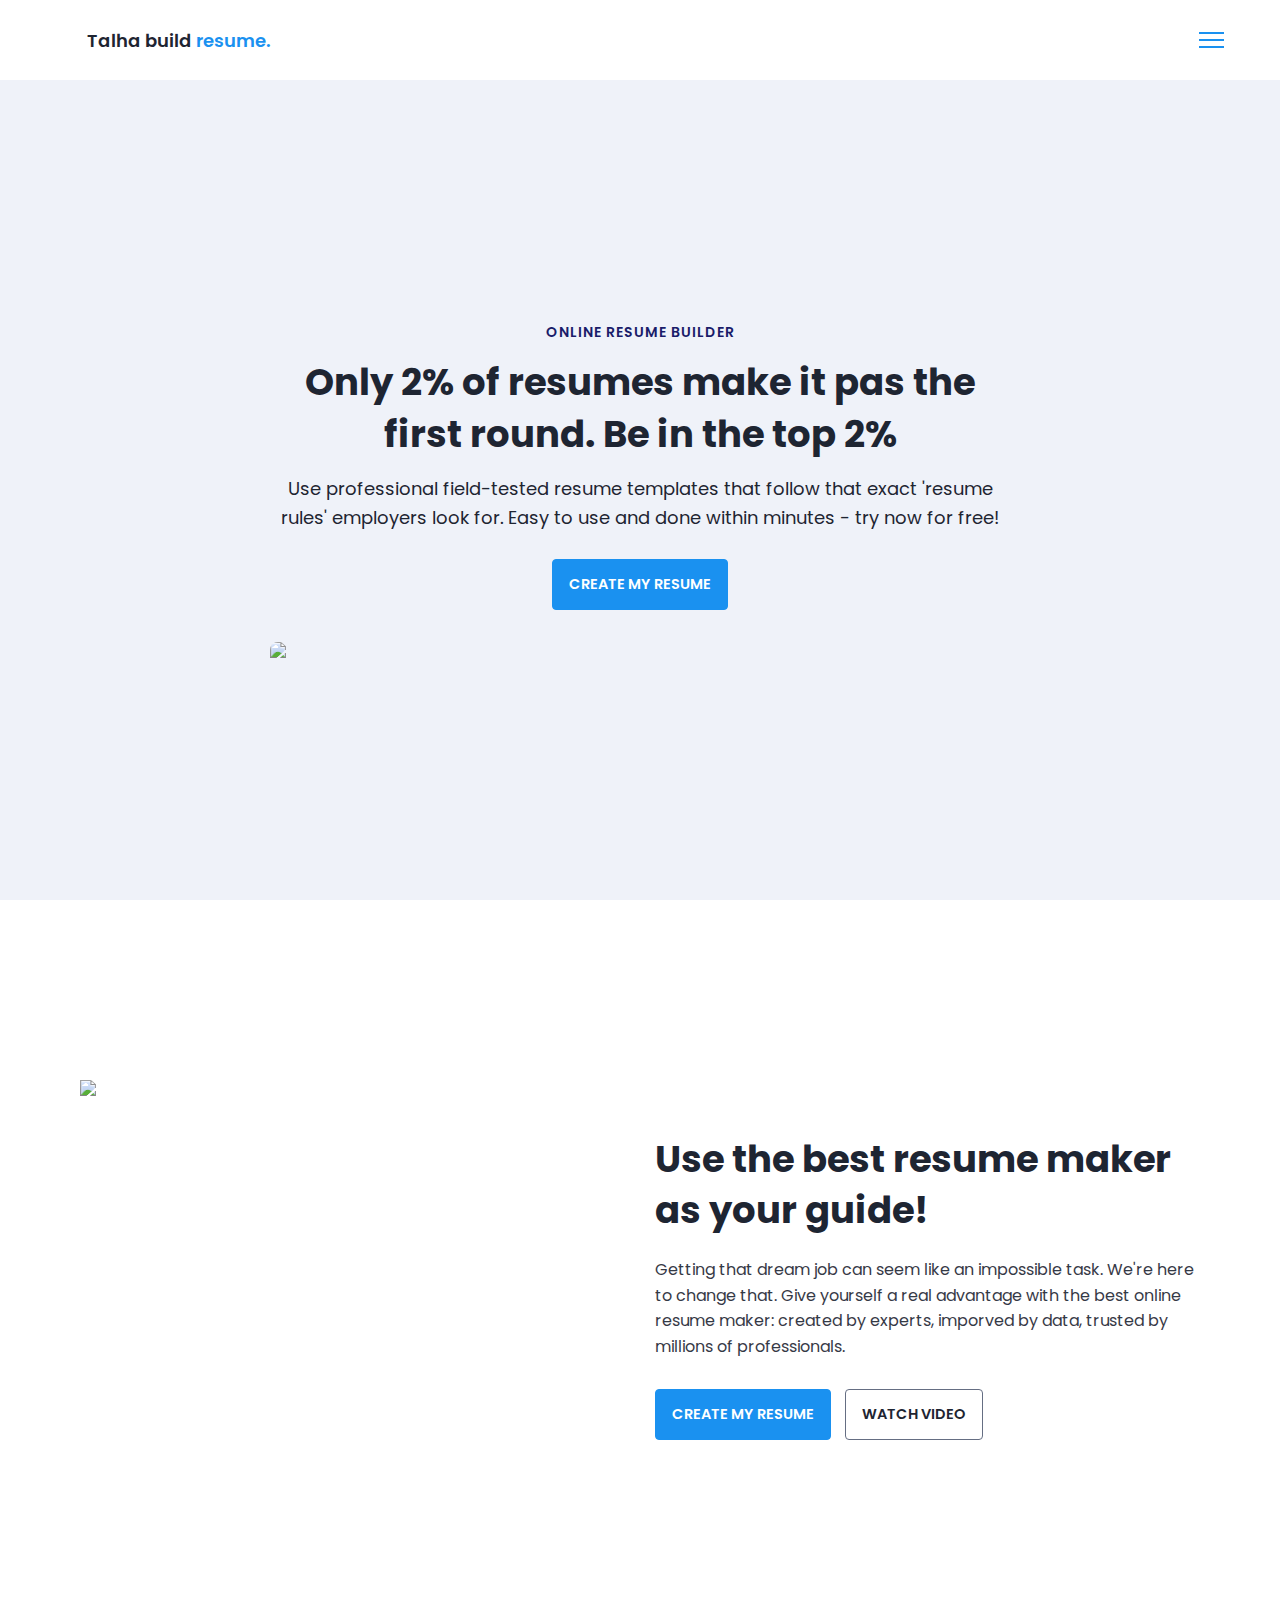
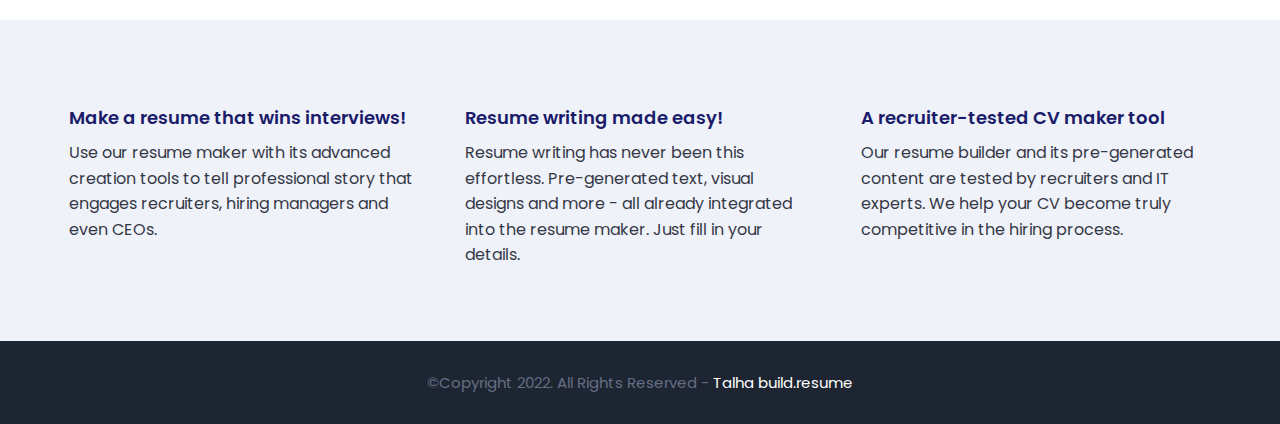
==== index.html @ b5afd23e "Add files via upload" ====
<!DOCTYPE html>
<html>
    <head>
        <meta charset="utf-8">
        <meta http-equiv="X-UA-Compatible" content="IE=edge">
        <title>Home Page</title>
        <meta name="description" content="">
        <meta name="viewport" content="width=device-width, initial-scale=1">
        <link rel="stylesheet" href="main.css">
    </head>
    <body>

        <nav class = "navbar bg-white">
            <div class="container">
                <div class = "navbar-content">
                    <div class = "brand-and-toggler">
                        <a href = "index.html" class = "navbar-brand">
                            <img src = "images/curriculum-vitae.png" alt = "" class = "navbar-brand-icon">
                            <span class = "navbar-brand-text">Talha build <span>resume.</span>
                        </a>
                        <button type = "button" class = "navbar-toggler-btn">
                            <div class = "bars">
                                <div class = "bar"></div>
                                <div class = "bar"></div>
                                <div class = "bar"></div>
                            </div>
                        </button>
                    </div>
                </div>
            </div>
        </nav>

        <header class = "header bg-bright" id = "header">
            <div class = "container">
                <div class = "header-content text-center">
                    <h6 class = "text-uppercase text-blue-dark fs-14 fw-6 ls-1">online resume builder</h6>
                    <h1 class = "lg-title">Only 2% of resumes make it pas the first round. Be in the top 2%</h1>
                    <p class = "text-dark fs-18">Use professional field-tested resume templates that follow that exact 'resume rules' employers look for. Easy to use and done within minutes - try now for free!</p>
                    <a href = "resume.html" class = "btn btn-primary text-uppercase">create my resume</a>
                    <img src = "images/CV2.png" class="cv-image">
                </div>
            </div>
        </header>

        <div class="section-one">
            <div class="container">
                <div class = "section-one-content">
                    <div class="section-one-l">
                        <img src = "images/visual-0c7080adf17f1f207276f613447c924f667dab34b7ac415cd7ef653172defd0b.svg">
                    </div>
                    <div class = "section-one-r text-center">
                        <h2 class = "lg-title">Use the best resume maker as your guide!</h2>
                        <p class = "text">Getting that dream job can seem like an impossible task. We're here to change that. Give yourself a real advantage with the best online resume maker: created by experts, imporved by data, trusted by millions of professionals.</p>
                        <div class = "btn-group">
                            <a href = "resume.html" class = "btn btn-primary text-uppercase">create my resume</a>
                            <a href = "video.mp4" class = "btn btn-secondary text-uppercase" target="_blank">watch video</a>
                        </div>
                    </div>
                </div>
            </div>
        </div>

        <div class = "section-two bg-bright">
            <div class="container">
                <div class="section-two-content">
                    <div class = "section-items">
                        <div class = "section-item">
                            <div class = "section-item-icon">
                                <img src = "images/feature-1-edf4481d69166ac81917d1e40e6597c8d61aa970ad44367ce78049bf830fbda5.svg" alt = "">
                            </div>
                            <h5 class = "section-item-title">Make a resume that wins interviews!</h5>
                            <p class = "text">Use our resume maker with its advanced creation tools to tell professional story that engages recruiters, hiring managers and even CEOs.</p>
                        </div>

                        <div class = "section-item">
                            <div class = "section-item-icon">
                                <img src = "images/feature-2-a7a471bd973c02a55d1b3f8aff578cd3c9a4c5ac4fc74423d94ecc04aef3492b.svg" alt = "">
                            </div>
                            <h5 class = "section-item-title">Resume writing made easy!</h5>
                            <p class = "text">Resume writing has never been this effortless. Pre-generated text, visual designs and more - all already integrated into the resume maker. Just fill in your details.</p>
                        </div>

                        <div class = "section-item">
                            <div class = "section-item-icon">
                                <img src = "images/feature-3-4e87a82f83e260488c36f8105e26f439fdc3ee5009372bb5e12d9421f32eabdd.svg" alt = "">
                            </div>
                            <h5 class = "section-item-title">A recruiter-tested CV maker tool</h5>
                            <p class = "text">Our resume builder and its pre-generated content are tested by recruiters and IT experts. We help your CV become truly competitive in the hiring process.</p>
                        </div>
                    </div>
                </div>
            </div>
        </div>

        <footer class = "footer bg-dark">
            <div class="container">
                <div class = "footer-content text-center">
                    <p class="fs-15">&copy;Copyright 2022. All Rights Reserved - <span>Talha build.resume</span></p>
                </div>
            </div>
        </footer>
        
    </body>
</html>
---- main.css ----
@import url('https://fonts.googleapis.com/css2?family=Manrope:wght@200;300;400;500;600;700;800&family=Poppins:ital,wght@0,100;0,200;0,300;0,400;0,500;0,600;0,700;0,800;0,900;1,100;1,200;1,300;1,400;1,500;1,600;1,700;1,800;1,900&display=swap');

:root{
    --clr-blue: #1A91F0;
    --clr-blue-mid: #1170CD;
    --clr-blue-dark: #1A1C6A;
    --clr-white: #fff;
    --clr-bright: #EFF2F9;
    --clr-dark: #1e2532;
    --clr-black: #000;
    --clr-grey: #656e83;
    --clr-green: #084C41;
    --font-poppins: 'Poppins', sans-serif;
    --font-manrope: 'Manrope', sans-serif;;
    --transition: all 300ms ease-in-out;
}

*{
    padding: 0;
    margin: 0;
    box-sizing: border-box;
}

html{
    font-size: 10px;
}

body{
    font-size: 1.6rem;
    font-family: var(--font-poppins);
}

button{
    border: none;
    background-color: transparent;
    outline: 0;
    cursor: pointer;
    font-family: inherit;
}

img{
    width: 100%;
    display: block;
}

a{
    text-decoration: none;
}

/* fonts */
.font-poppins{font-family: var(--font-poppins);}
.font-manrope{font-family: var(--font-manrope);}

/* text colors */
.text-blue{color: var(--clr-blue);}
.text-blue-mid{color: var(--clr-blue-mid);}
.text-blue-dark{color: var(--clr-blue-dark);}
.text-bright{color: var(--clr-bright);}
.text-dark{color: var(--clr-dark);}
.text-grey{color: var(--clr-grey);}
.text-white{color: var(--clr-white);}

/* backgrounds */
.bg-blue{background-color: var(--clr-blue);}
.bg-blue-mid{background-color: var(--clr-blue-mid);}
.bg-blue-dark{background-color: var(--clr-blue-dark);}
.bg-bright{background-color: var(--clr-bright);}
.bg-dark{background-color: var(--clr-dark);}
.bg-grey{background-color: var(--clr-grey);}
.bg-white{background-color: var(--clr-white);}
.bg-black{background-color: var(--clr-black);}
.bg-green{background-color: var(--clr-green);}

.text-center{ text-align: center;}
.text-left{text-align: left;}
.text-right{text-align: right;}
.text-uppercase{text-transform: uppercase;}
.text-lowercase{text-transform: lowercase;}
.text-capitalize{text-transform: capitalize;}
.text{
    color: var(--clr-dark);
    opacity: 0.9;
    margin: 2rem 0;
    line-height: 1.6;
}

.fw-2{font-weight: 200;}
.fw-3{font-weight: 300;}
.fw-4{font-weight: 400;}
.fw-5{font-weight: 500;}
.fw-6{font-weight: 600;}
.fw-7{font-weight: 700;}
.fw-8{font-weight: 800;}

.fs-13{font-size: 13px;}
.fs-14{font-size: 14px;}
.fs-15{font-size: 15px;}
.fs-16{font-size: 16px;}
.fs-17{font-size: 17px;}
.fs-18{font-size: 18px;}
.fs-19{font-size: 19px;}
.fs-20{font-size: 20px;}
.fs-21{font-size: 21px;}
.fs-22{font-size: 22px;}
.fs-23{font-size: 23px;}
.fs-24{font-size: 24px;}
.fs-25{font-size: 25px;}

.ls-1{letter-spacing: 1px;}
.ls-2{letter-spacing: 2px;}

.container{
    max-width: 1200px;
    margin: 0 auto;
    padding: 0 1.6rem;
    
}

/* bars button */
.bars{
    display: flex;
    flex-direction: column;
    justify-content: space-between;
    height: 16.5px;
    width: 25px;
}
.bars .bar{
    width: 100%;
    height: 2px;
    background-color: var(--clr-blue);
    transition: var(--transition);
}

.bars:hover .bar{
    background-color: var(--clr-dark);
}

/* buttons */
.btn{
    font-size: 14.5px;
    font-weight: 600;
    padding: 1.4rem 1.6rem;
    border-radius: 4px;
    display: inline-block;
}

.btn-primary{
    background-color: var(--clr-blue);
    color: var(--clr-white);
    border: 1px solid var(--clr-blue);
    transition: var(--transition);
}

.btn-primary:hover{
    background-color: transparent;
    color: var(--clr-dark);
    border-color: var(--clr-grey);
}

.btn-secondary{
    background-color: transparent;
    color: var(--clr-dark);
    border: 1px solid var(--clr-grey);
    transition: var(--transition);
}

.btn-secondary:hover{
    background-color: var(--clr-blue);
    color: var(--clr-white);
    border-color: var(--clr-blue);
}

.btn-group button:first-child, .btn-group a:first-child{
    margin-right: 1rem!important;
}

/* navbar part */
.navbar{
    height: 80px;
    display: flex;
    align-items: center;
    box-shadow: rgba(0, 0, 0, 0.08) 0px 3px 8px;
}

.navbar .container{
    width: 100%;
}

.navbar-brand{
    display: flex;
    align-items: center;
    justify-content: flex-start;
    font-size: 1.8rem;
}
.navbar-brand-text{
    color: var(--clr-dark);
    font-weight: 600;
}
.navbar-brand-text span{
    color: var(--clr-blue);
}
.navbar-brand-icon{
    width: 25px;
    margin-right: 6px;
    opacity: 0.8;
}
.brand-and-toggler{
    display: flex;
    align-items: center;
    justify-content: space-between;
}
.header{
    min-height: calc(100vh - 80px);
    display: flex;
    flex-direction: column;
    align-items: center;
    justify-content: center;
}
.header-content{
    max-width: 740px;
    margin-right: auto;
    margin-left: auto;

}
.header-content img{
    max-width: 760px;
    border-top-right-radius: 8px;
    border-top-left-radius: 8px;
    margin-top: 3.2rem;
    
}
.lg-title{
    margin: 1.4rem 0;
    font-size: 37px;
    line-height: 1.4;
    color: var(--clr-dark);
}
.header-content p{
    margin-bottom: 2.6rem;
    line-height: 1.6;
}


/* section one */
.section-one{
    padding: 64px 0;
    min-height: 80vh;
    display: flex;
    align-items: center;
}
.section-one-l img{
    max-width: 545px;
    margin-right: auto;
    margin-left: auto;
}
.section-one-r{
    margin-top: 4rem;
}

.section-one .btn-group{
    margin-top: 2rem;
}
.section-one-r{
    max-width: 545px;
    margin-right: auto;
    margin-left: auto;
}
.section-one-r .btn-group{
    margin-top: 3rem;
}

/* section two */
.section-two{
    padding: 64px 0;
}
.section-two .section-items{
    display: grid;
    gap: 2rem;
}

.section-two .section-item{
    max-width: 350px;
    text-align: center;
    margin-right: auto;
    margin-left: auto;
}
.section-two .section-item-icon{
    margin: 1rem 0;
}
.section-two .section-item-icon img{
    width: 80px;
    margin-right: auto;
    margin-left: auto;
}
.section-two .section-item-title{
    color: var(--clr-blue-dark);
    font-size: 1.8rem;
    font-weight: 600;
}
.section-two .text{
    margin: 0.9rem 0;
}

/* footer */
.footer{
    padding: 3rem 0;
}
.footer-content p{
    color: var(--clr-grey);
}
.footer-content p span{
    color: var(--clr-white);
}

/* media queries */
@media screen and (min-width: 768px){
    .section-two .section-items{
        grid-template-columns: repeat(2, 1fr);
    }
}

@media screen and (min-width: 992px){
    .section-one-content{
        display: grid;
        grid-template-columns: repeat(2, 1fr);
        column-gap: 3rem;
    }
    .section-one-r{
        text-align: left;
    }
    .section-two .section-items{
        grid-template-columns: repeat(3, 1fr);
    }
    .section-two .section-item{
        text-align: left;
    }
    .section-two .section-item-icon img{
        margin-left: 0;
    }
}
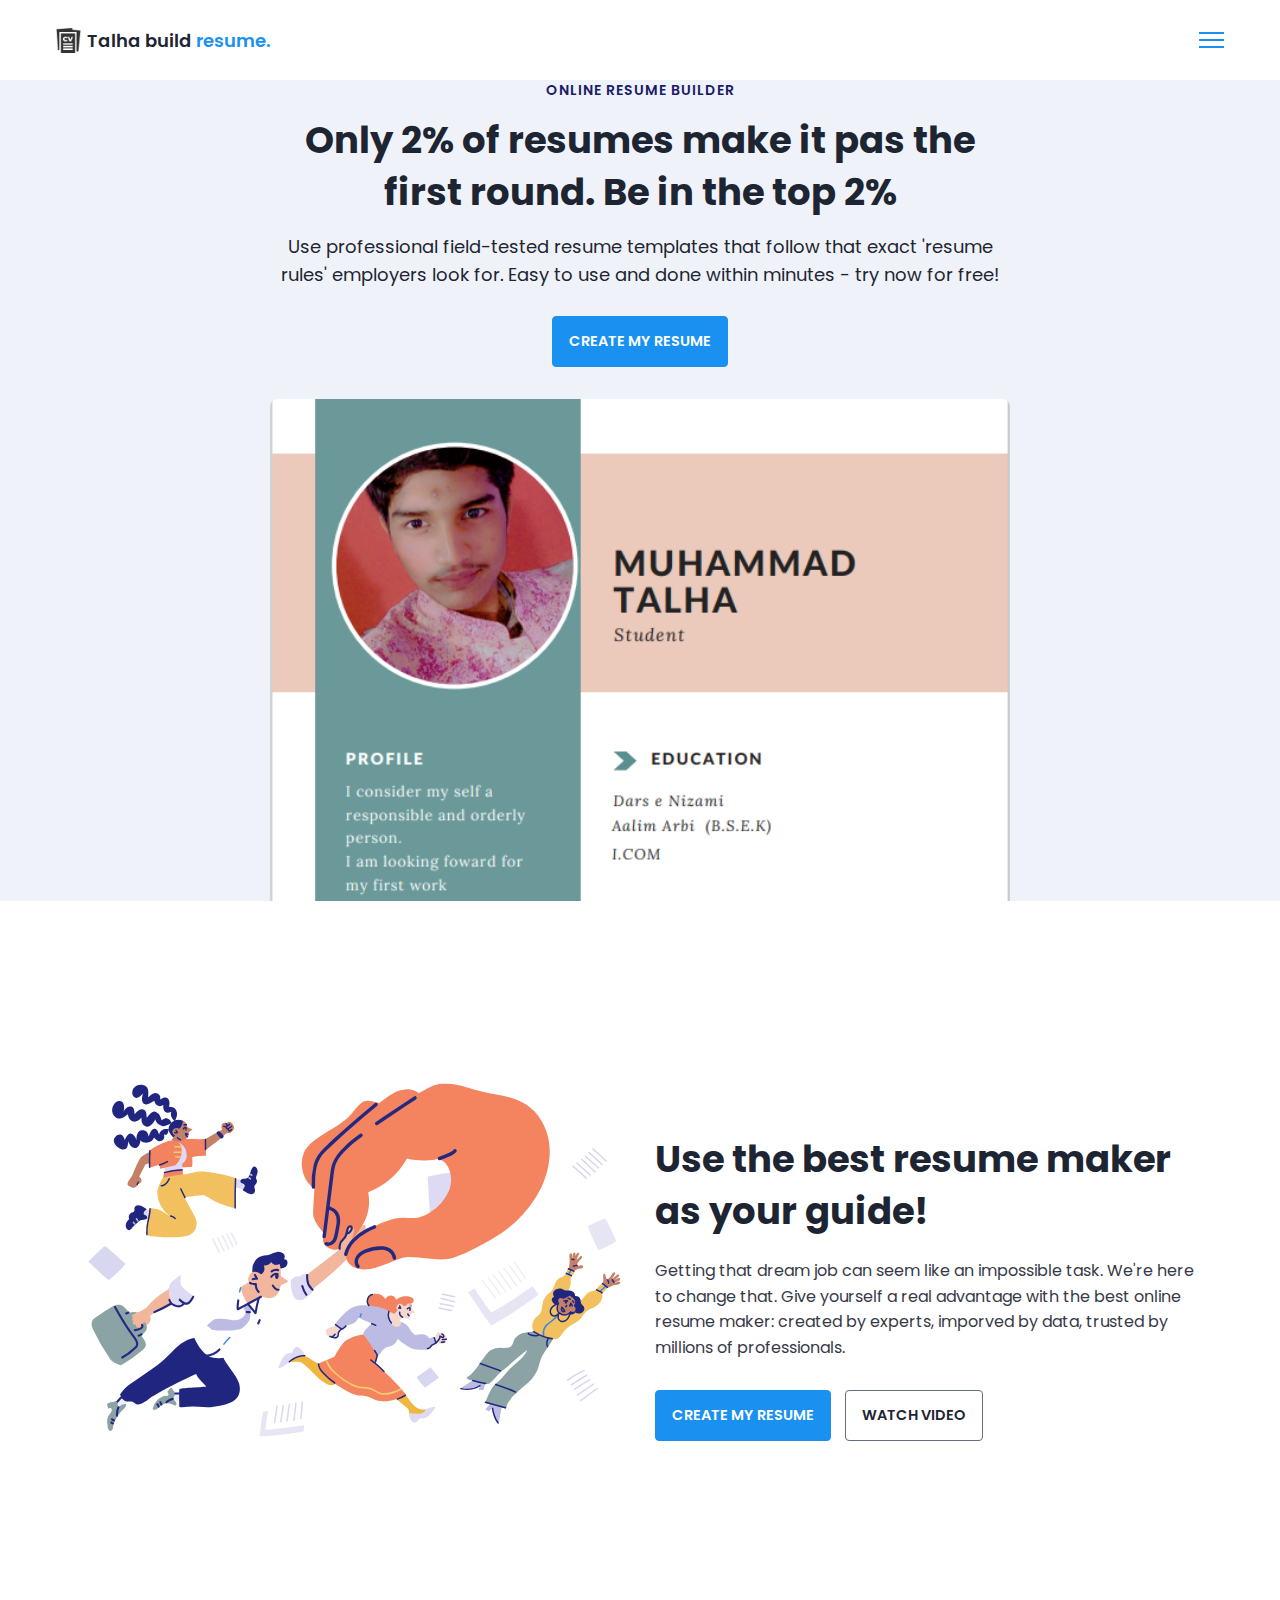
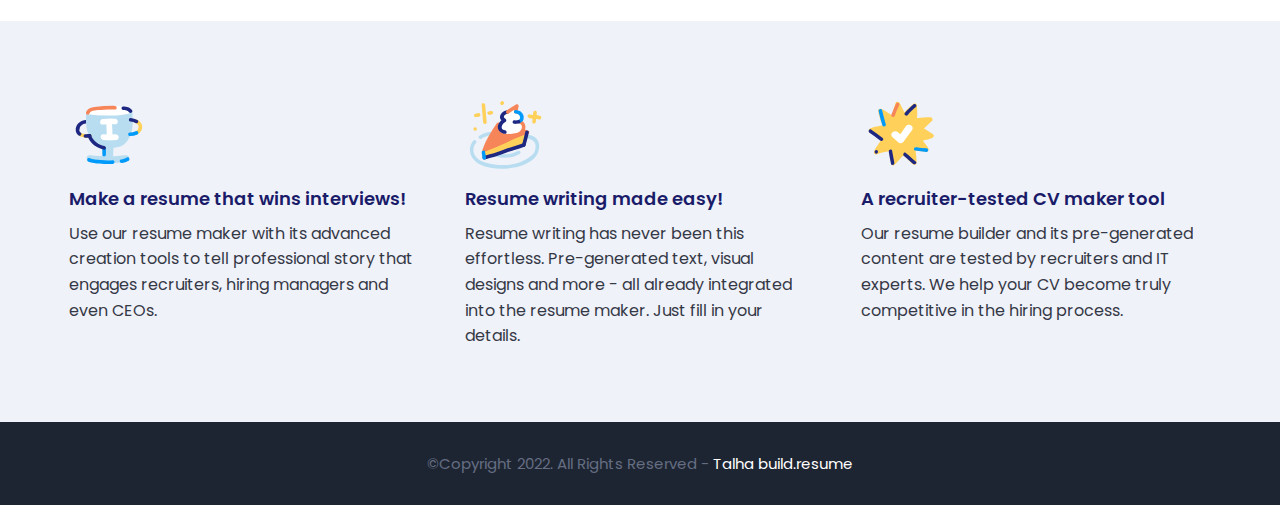
==== commit 4886559b: "Update index.html" ====
--- a/index.html
+++ b/index.html
@@ -3,7 +3,7 @@
     <head>
         <meta charset="utf-8">
         <meta http-equiv="X-UA-Compatible" content="IE=edge">
-        <title>Home Page</title>
+        <title>Talha's Online Resume Builder | Create Free Resumes Easily</title>
         <meta name="description" content="">
         <meta name="viewport" content="width=device-width, initial-scale=1">
         <link rel="stylesheet" href="main.css">
@@ -101,4 +101,4 @@
         </footer>
         
     </body>
-</html>+</html>
